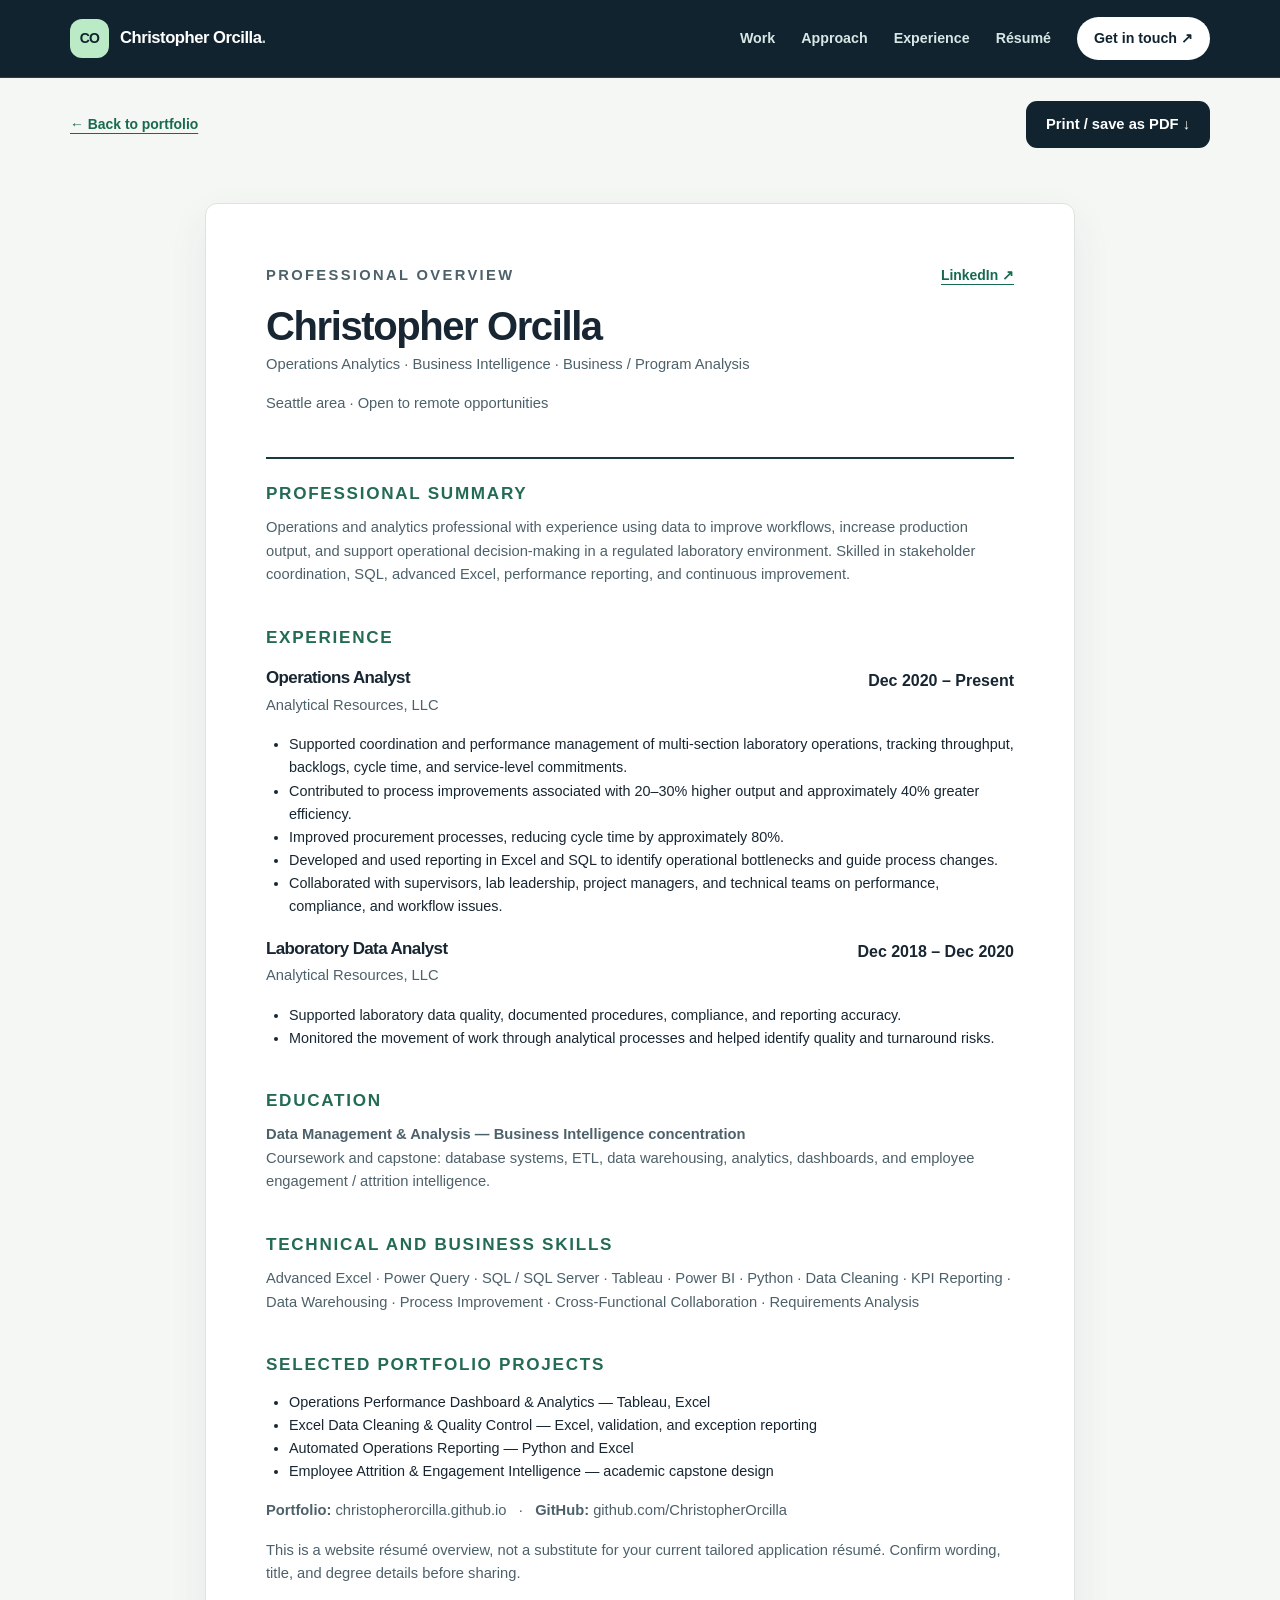
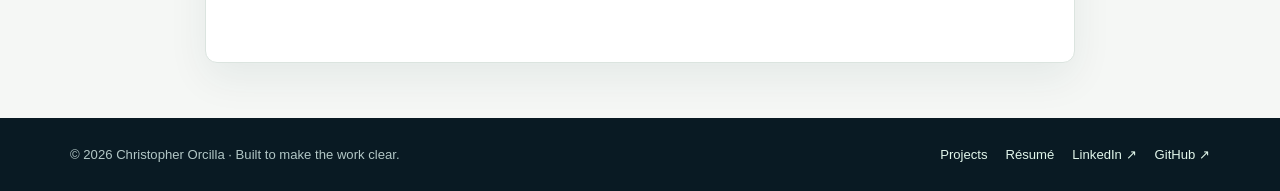
==== resume.html @ 59e678e9 "Add files via upload" ====
<!doctype html><html lang="en"><head><meta charset="utf-8"><meta name="viewport" content="width=device-width, initial-scale=1"><meta name="theme-color" content="#10232e"><meta name="description" content="Professional background and key skills of Christopher Orcilla: operations analytics, business intelligence, process improvement, and data reporting."><meta property="og:title" content="Résumé Overview | Christopher Orcilla"><meta property="og:description" content="Professional background and key skills of Christopher Orcilla: operations analytics, business intelligence, process improvement, and data reporting."><meta property="og:type" content="website"><meta property="og:image" content="https://christopherorcilla.github.io/assets/social-preview.png"><meta name="twitter:card" content="summary_large_image"><link rel="icon" href="assets/favicon.svg" type="image/svg+xml"><link rel="stylesheet" href="assets/style.css"><title>Résumé Overview | Christopher Orcilla</title></head><body><a class="skip-link" href="#main">Skip to content</a><header class="site-header"><div class="wrap header-inner"><a class="brand" href="index.html" aria-label="Christopher Orcilla homepage"><span class="brand-mark">CO</span><span class="brand-name">Christopher Orcilla<span style="color:#b2cfcc">.</span></span></a><nav class="desktop-nav" aria-label="Main navigation"><a href="index.html#work">Work</a><a href="index.html#approach">Approach</a><a href="index.html#experience">Experience</a><a href="resume.html">Résumé</a><a class="nav-contact" href="index.html#contact">Get in touch ↗</a></nav><button class="menu-toggle" type="button" data-menu-button aria-expanded="false" aria-controls="mobile-menu" aria-label="Open navigation">☰ Menu</button></div><nav id="mobile-menu" class="mobile-nav" aria-label="Mobile navigation" data-mobile-nav hidden><div class="wrap"><a href="index.html#work">Work</a><a href="index.html#approach">Approach</a><a href="index.html#experience">Experience</a><a href="resume.html">Résumé</a><a href="index.html#contact">Get in touch</a></div></nav></header><main id="main"><div class="wrap resume-toolbar"><a class="text-link" href="index.html">← Back to portfolio</a><button class="btn btn-dark" type="button" data-print>Print / save as PDF ↓</button></div><article class="resume-page"><div class="resume-header"><div><p class="eyebrow">Professional overview</p><h1>Christopher Orcilla</h1><p>Operations Analytics · Business Intelligence · Business / Program Analysis</p><p>Seattle area · Open to remote opportunities</p></div><a class="text-link" href="https://www.linkedin.com/in/christopher-orcilla-datascience" target="_blank" rel="noopener noreferrer">LinkedIn ↗</a></div><section class="resume-section"><h2>Professional summary</h2><p>Operations and analytics professional with experience using data to improve workflows, increase production output, and support operational decision-making in a regulated laboratory environment. Skilled in stakeholder coordination, SQL, advanced Excel, performance reporting, and continuous improvement.</p></section><section class="resume-section"><h2>Experience</h2><div class="resume-role"><h3>Operations Analyst</h3><strong>Dec 2020 – Present</strong></div><p>Analytical Resources, LLC</p><ul><li>Supported coordination and performance management of multi-section laboratory operations, tracking throughput, backlogs, cycle time, and service-level commitments.</li><li>Contributed to process improvements associated with 20–30% higher output and approximately 40% greater efficiency.</li><li>Improved procurement processes, reducing cycle time by approximately 80%.</li><li>Developed and used reporting in Excel and SQL to identify operational bottlenecks and guide process changes.</li><li>Collaborated with supervisors, lab leadership, project managers, and technical teams on performance, compliance, and workflow issues.</li></ul><div class="resume-role"><h3>Laboratory Data Analyst</h3><strong>Dec 2018 – Dec 2020</strong></div><p>Analytical Resources, LLC</p><ul><li>Supported laboratory data quality, documented procedures, compliance, and reporting accuracy.</li><li>Monitored the movement of work through analytical processes and helped identify quality and turnaround risks.</li></ul></section><section class="resume-section"><h2>Education</h2><p><strong>Data Management & Analysis — Business Intelligence concentration</strong><br>Coursework and capstone: database systems, ETL, data warehousing, analytics, dashboards, and employee engagement / attrition intelligence.</p></section><section class="resume-section"><h2>Technical and business skills</h2><p>Advanced Excel · Power Query · SQL / SQL Server · Tableau · Power BI · Python · Data Cleaning · KPI Reporting · Data Warehousing · Process Improvement · Cross-Functional Collaboration · Requirements Analysis</p></section><section class="resume-section"><h2>Selected portfolio projects</h2><ul><li>Operations Performance Dashboard & Analytics — Tableau, Excel</li><li>Excel Data Cleaning & Quality Control — Excel, validation, and exception reporting</li><li>Automated Operations Reporting — Python and Excel</li><li>Employee Attrition & Engagement Intelligence — academic capstone design</li></ul><p><strong>Portfolio:</strong> christopherorcilla.github.io &nbsp; · &nbsp; <strong>GitHub:</strong> github.com/ChristopherOrcilla</p></section><p class="muted-note">This is a website résumé overview, not a substitute for your current tailored application résumé. Confirm wording, title, and degree details before sharing.</p></article></main><footer class="footer"><div class="wrap footer-inner"><span>© <span data-year>2026</span> Christopher Orcilla · Built to make the work clear.</span><div class="footer-links"><a href="index.html#work">Projects</a><a href="resume.html">Résumé</a><a href="https://www.linkedin.com/in/christopher-orcilla-datascience" target="_blank" rel="noopener noreferrer">LinkedIn ↗</a><a href="https://github.com/ChristopherOrcilla" target="_blank" rel="noopener noreferrer">GitHub ↗</a></div></div></footer><script defer src="assets/site.js"></script></body></html>
---- assets/style.css ----
:root{--bg:#f5f7f5;--surface:#ffffff;--surface-2:#eaf1ec;--ink:#172632;--ink-muted:#4d616a;--line:#dbe4df;--deep:#10232e;--deep-2:#15303b;--mint:#bbebc6;--mint-2:#7ac99c;--amber:#eebd82;--radius:19px;--shadow:0 15px 40px rgba(21,51,56,.07)}
*{box-sizing:border-box}html{scroll-behavior:smooth}body{margin:0;background:var(--bg);color:var(--ink);font-family:Inter,ui-sans-serif,-apple-system,BlinkMacSystemFont,"Segoe UI",sans-serif;line-height:1.6;-webkit-font-smoothing:antialiased}a{color:inherit}a:focus-visible,button:focus-visible{outline:3px solid #40ab79;outline-offset:4px}button{font:inherit;cursor:pointer}svg{max-width:100%}img{max-width:100%}p{margin:0 0 16px}h1,h2,h3,h4{line-height:1.13;letter-spacing:-.035em;margin:0 0 16px}h1{font-size:clamp(2.9rem,6vw,5.5rem)}h2{font-size:clamp(2rem,3.5vw,3.2rem)}h3{font-size:1.32rem}h4{font-size:1rem}ul{padding-left:23px}.wrap{width:min(1140px,calc(100% - 48px));margin:auto}.skip-link{position:absolute;left:16px;top:-80px;background:#fff;color:#111;padding:10px 14px;z-index:99}.skip-link:focus{top:12px}.site-header{background:var(--deep);color:#fff;border-bottom:1px solid rgba(255,255,255,.12)}.header-inner{min-height:77px;display:flex;align-items:center;justify-content:space-between;gap:25px}.brand{display:inline-flex;gap:11px;align-items:center;text-decoration:none;font-weight:780;letter-spacing:-.03em}.brand-mark{height:39px;width:39px;display:grid;place-items:center;background:var(--mint);color:var(--deep);border-radius:12px;font-size:14px;letter-spacing:-.06em}.brand-name{font-size:1.04rem}.desktop-nav{display:flex;align-items:center;gap:26px}.desktop-nav a,.mobile-nav a{font-size:.89rem;font-weight:620;text-decoration:none;color:#d8e7e5;transition:color .15s}.desktop-nav a:hover,.mobile-nav a:hover{color:var(--mint)}.desktop-nav a.nav-contact{background:#fff;color:var(--deep);padding:10px 17px;border-radius:30px}.desktop-nav a.nav-contact:hover{background:var(--mint)}.menu-toggle{display:none;border:1px solid #46616d;border-radius:10px;color:#fff;background:transparent;padding:8px 12px}.mobile-nav{display:none}.eyebrow{font-size:.75rem;letter-spacing:.16em;text-transform:uppercase;font-weight:760;color:#35815a;margin:0 0 16px}.eyebrow.light{color:var(--mint)}.hero{background:var(--deep);color:#fff;position:relative;overflow:hidden}.hero:after{content:"";position:absolute;width:440px;height:440px;right:-180px;top:-230px;border:1px solid rgba(187,235,198,.15);border-radius:100%;pointer-events:none}.hero-grid{display:grid;grid-template-columns:1.07fr .93fr;align-items:center;gap:66px;min-height:590px;padding:78px 0 94px}.hero h1{max-width:690px}.hero h1 .accent{color:var(--mint)}.hero-lede{color:#d1dfe1;font-size:1.125rem;max-width:630px;line-height:1.8}.hero-actions{display:flex;flex-wrap:wrap;gap:12px;margin-top:28px}.btn{display:inline-flex;align-items:center;justify-content:center;gap:8px;text-decoration:none;font-size:.92rem;font-weight:750;border-radius:11px;padding:13px 19px;border:1px solid transparent;transition:transform .15s,background .15s,color .15s;line-height:1.3}.btn:hover{transform:translateY(-2px)}.btn-mint{background:var(--mint);color:var(--deep)}.btn-mint:hover{background:#d0f7d8}.btn-outline{color:#fff;border-color:#627782;background:transparent}.btn-outline:hover{background:#24404b}.btn-dark{color:#fff;background:var(--deep)}.btn-dark:hover{background:#23505b}.btn-plain{background:#fff;color:var(--deep);border-color:var(--line)}.btn-plain:hover{background:var(--surface-2)}.hero-meta{display:flex;gap:16px;flex-wrap:wrap;margin-top:26px;color:#aac6c8;font-size:.79rem}.hero-meta span:before{content:"•";padding-right:8px;color:var(--mint)}.insights-panel{background:linear-gradient(154deg,#1b3a45,#132b36);border:1px solid #46646a;box-shadow:0 24px 64px rgba(0,0,0,.19);border-radius:22px;padding:24px;transform:rotate(1.2deg)}.panel-head{display:flex;align-items:center;justify-content:space-between;font-size:.86rem;font-weight:730;margin-bottom:20px}.panel-badge{background:#294c51;border:1px solid #4b7474;color:#beebc8;font-size:.71rem;border-radius:30px;padding:5px 9px}.panel-chart{background:#122932;border:1px solid #38565f;border-radius:14px;padding:17px 15px 6px}.panel-caption{font-size:.77rem;color:#9ebebc}.panel-chart svg{display:block;width:100%;height:auto;margin-top:8px}.panel-stats{display:grid;grid-template-columns:repeat(3,1fr);gap:9px;margin-top:13px}.panel-stat{background:#25434d;border-radius:11px;padding:15px 11px}.panel-stat strong{display:block;font-size:1.5rem;letter-spacing:-.04em;color:#cbf3d4;white-space:nowrap}.panel-stat span{display:block;font-size:.67rem;color:#c2d7d8;line-height:1.5}.section{padding:92px 0}.section-sm{padding:60px 0}.section-head{max-width:730px;margin-bottom:32px}.section-lede{font-size:1.08rem;color:var(--ink-muted);max-width:800px}.impact-strip{margin-top:-42px;position:relative;z-index:2;background:var(--surface);border:1px solid var(--line);border-radius:18px;padding:27px 31px;display:grid;grid-template-columns:1.1fr repeat(3,1fr);gap:22px;box-shadow:var(--shadow)}.impact-strip .impact-intro{display:flex;align-items:center;font-weight:760;line-height:1.35}.impact-unit strong{display:block;font-size:1.75rem;color:var(--deep);letter-spacing:-.055em}.impact-unit span{display:block;color:var(--ink-muted);font-size:.82rem;line-height:1.55}.muted-note{font-size:.8rem;color:var(--ink-muted);margin-top:12px}.filters{display:flex;flex-wrap:wrap;gap:9px;margin-bottom:25px}.filter{border:1px solid var(--line);border-radius:30px;background:#fff;color:var(--ink-muted);padding:9px 16px;font-size:.81rem;font-weight:700}.filter[aria-pressed="true"],.filter:hover{background:var(--deep);border-color:var(--deep);color:#fff}.project-grid{display:grid;grid-template-columns:repeat(2,minmax(0,1fr));gap:23px}.project-card{border:1px solid var(--line);background:#fff;border-radius:18px;overflow:hidden;box-shadow:0 8px 24px rgba(20,50,47,.025);display:flex;flex-direction:column}.project-art{height:225px;display:grid;place-items:center;overflow:hidden;position:relative}.project-art svg{width:88%;height:83%;filter:drop-shadow(0 12px 8px rgba(8,46,49,.1))}.art-tableau{background:linear-gradient(130deg,#e7f4e9,#cee9df)}.art-excel{background:linear-gradient(130deg,#e6eff9,#ccdbe7)}.art-automation{background:linear-gradient(130deg,#f8efe5,#f3dfc8)}.art-capstone{background:linear-gradient(130deg,#eeeaf9,#dedcf3)}.art-note{position:absolute;bottom:12px;right:15px;font-size:.65rem;color:#39565e;background:rgba(255,255,255,.8);padding:4px 8px;border-radius:6px}.project-body{padding:28px;display:flex;flex-direction:column;flex:1}.pill-row{display:flex;gap:7px;flex-wrap:wrap;margin:0 0 16px}.pill{display:inline-flex;align-items:center;background:#edf3f0;color:#365b56;font-size:.68rem;font-weight:740;padding:5px 9px;border-radius:30px;white-space:nowrap}.project-card p{font-size:.91rem;color:var(--ink-muted)}.project-card h3{margin-bottom:12px}.project-meta{font-size:.8rem;font-weight:680;color:#3d7a58;margin-bottom:17px}.card-actions{display:flex;flex-wrap:wrap;gap:16px;margin-top:auto;padding-top:7px}.text-link{font-size:.87rem;font-weight:800;color:#176a50;text-decoration:underline;text-underline-offset:4px}.text-link:hover{color:#104d3c}.mini-grid{display:grid;grid-template-columns:repeat(3,minmax(0,1fr));gap:20px}.method-card{border:1px solid var(--line);background:var(--surface);padding:25px;border-radius:17px}.method-num{display:grid;place-items:center;width:34px;height:34px;background:var(--surface-2);color:#27694e;font-weight:800;border-radius:10px;margin-bottom:19px}.method-card p{color:var(--ink-muted);font-size:.9rem}.experience{background:var(--surface-2)}.experience-grid{display:grid;grid-template-columns: .85fr 1.15fr;gap:48px;align-items:start}.experience-content{background:#fff;border:1px solid var(--line);padding:30px;border-radius:18px}.exp-item{border-left:3px solid #b0dac3;padding-left:22px;margin-bottom:27px}.exp-item:last-child{margin-bottom:0}.exp-item span{font-size:.78rem;text-transform:uppercase;letter-spacing:.08em;color:#638073;font-weight:800}.exp-item p{font-size:.92rem;color:var(--ink-muted)}.skill-block{display:flex;flex-wrap:wrap;gap:9px;margin-top:17px}.skill{border:1px solid #cdded1;background:#fff;color:#315a55;font-size:.81rem;padding:7px 11px;border-radius:8px}.contact{background:var(--deep);color:#fff}.contact-grid{display:grid;grid-template-columns:1fr auto;gap:24px;align-items:center}.contact p{color:#c3d8d6;max-width:680px}.contact .eyebrow{color:var(--mint)}.contact-actions{display:flex;gap:10px;flex-wrap:wrap}.footer{background:#091a23;color:#b2c7c6;padding:26px 0}.footer-inner{display:flex;gap:20px;align-items:center;justify-content:space-between;flex-wrap:wrap;font-size:.82rem}.footer a{color:#e1f6eb;text-decoration:none}.footer a:hover{text-decoration:underline}.footer-links{display:flex;gap:18px;flex-wrap:wrap}.detail-top{background:var(--deep);color:#fff;padding:65px 0 76px}.back-link{color:#c7ebd5;text-decoration:none;font-weight:680;font-size:.87rem}.detail-top .eyebrow{margin-top:29px}.detail-top h1{font-size:clamp(2.5rem,5.6vw,4.4rem);max-width:890px}.detail-top p{color:#d1e0e1;max-width:830px;font-size:1.08rem}.detail-tags{display:flex;gap:9px;flex-wrap:wrap;margin-top:20px}.detail-tags .pill{background:#294852;color:#dcf3e4}.detail-layout{display:grid;grid-template-columns:minmax(0,1fr) 300px;gap:60px;align-items:start}.detail-main h2{font-size:1.65rem;margin:44px 0 15px}.detail-main h2:first-child{margin-top:0}.detail-main p,.detail-main li{color:var(--ink-muted)}.detail-main ul li{margin-bottom:9px}.detail-aside{background:#fff;border:1px solid var(--line);border-radius:16px;padding:24px;position:sticky;top:24px}.detail-aside h3{font-size:1.09rem}.fact{border-top:1px solid var(--line);padding-top:13px;margin-top:13px}.fact b{display:block;font-size:.72rem;color:#557469;text-transform:uppercase;letter-spacing:.08em}.fact span{font-size:.9rem;color:#20383f}.detail-illustration{background:#edf3ef;border:1px solid var(--line);border-radius:16px;padding:20px;display:grid;place-items:center;margin:25px 0 7px}.detail-illustration svg{height:230px;width:100%}.detail-illustration figcaption{font-size:.77rem;color:var(--ink-muted);margin-top:8px}.callout{border-left:4px solid #77b38d;background:#e9f4ec;padding:20px 24px;border-radius:0 11px 11px 0;margin:28px 0}.callout p{margin-bottom:0}.other-projects{display:flex;align-items:center;justify-content:space-between;gap:15px;flex-wrap:wrap;border-top:1px solid var(--line);padding-top:28px;margin-top:52px}.resume-page{max-width:870px;background:#fff;padding:60px;box-shadow:var(--shadow);border:1px solid var(--line);margin:55px auto;border-radius:12px}.resume-header{display:flex;justify-content:space-between;gap:20px;align-items:start;border-bottom:2px solid #1a393c;padding-bottom:25px}.resume-header h1{font-size:2.5rem;margin-bottom:4px}.resume-section{padding-top:25px}.resume-section h2{font-size:1.07rem;text-transform:uppercase;letter-spacing:.1em;color:#246b55;margin-bottom:13px}.resume-role{display:flex;justify-content:space-between;gap:16px;flex-wrap:wrap;margin-top:21px}.resume-role h3{font-size:1.06rem;margin-bottom:4px}.resume-page li{font-size:.9rem}.resume-page p{font-size:.92rem;color:var(--ink-muted)}.resume-toolbar{display:flex;align-items:center;justify-content:space-between;gap:16px;padding-top:23px;flex-wrap:wrap}.not-found{text-align:center;padding:130px 0}.not-found h1{font-size:5rem;color:#40795c}.hidden,[hidden]{display:none!important}
@media(max-width:900px){.hero-grid{gap:30px;grid-template-columns:1fr;min-height:unset;padding:70px 0 100px}.hero .insights-panel{max-width:560px;width:100%;transform:none}.impact-strip{grid-template-columns:repeat(3,1fr)}.impact-intro{grid-column:1/-1}.experience-grid{grid-template-columns:1fr}.detail-layout{grid-template-columns:1fr}.detail-aside{position:static}.contact-grid{grid-template-columns:1fr}.mini-grid{grid-template-columns:1fr}}
@media(max-width:620px){.wrap{width:min(100% - 32px,1140px)}.header-inner{min-height:68px}.desktop-nav{display:none}.menu-toggle{display:inline-flex;align-items:center;gap:7px}.mobile-nav{display:block;border-top:1px solid #35525d}.mobile-nav[hidden]{display:none}.mobile-nav a{display:block;padding:12px 0}.hero-grid{padding:56px 0 76px}.hero h1{font-size:clamp(2.75rem,12vw,4.2rem)}.hero-lede{font-size:1rem}.hero-meta{gap:7px 15px}.panel-stats{gap:6px}.panel-stat{padding:12px 8px}.panel-stat strong{font-size:1.15rem}.panel-stat span{font-size:.6rem}.impact-strip{grid-template-columns:1fr;gap:13px;margin-top:-28px;padding:21px}.impact-intro{grid-column:auto}.impact-unit{border-top:1px solid var(--line);padding-top:9px}.impact-unit strong{font-size:1.48rem}.section{padding:65px 0}.section-sm{padding:45px 0}.project-grid{grid-template-columns:1fr}.project-art{height:200px}.project-body{padding:23px}.experience-content{padding:22px}.contact-actions{flex-direction:column;align-items:flex-start}.detail-top{padding:42px 0 58px}.detail-top h1{font-size:2.65rem}.detail-illustration svg{height:180px}.resume-page{padding:24px;margin:20px auto}.resume-header{display:block}.resume-header .btn{margin-top:10px}.footer-inner{flex-direction:column;align-items:start}}
@media(prefers-reduced-motion:reduce){html{scroll-behavior:auto}*,*:before,*:after{transition:none!important;animation:none!important}}
@media print{.site-header,.footer,.resume-toolbar,.btn,.site-header,.contact{display:none!important}body{background:#fff;color:#111}.resume-page{max-width:100%;margin:0;padding:0;border:0;box-shadow:none}.resume-section{break-inside:avoid}.resume-header{border-color:#222}.resume-page p{color:#333}.wrap{width:100%}}
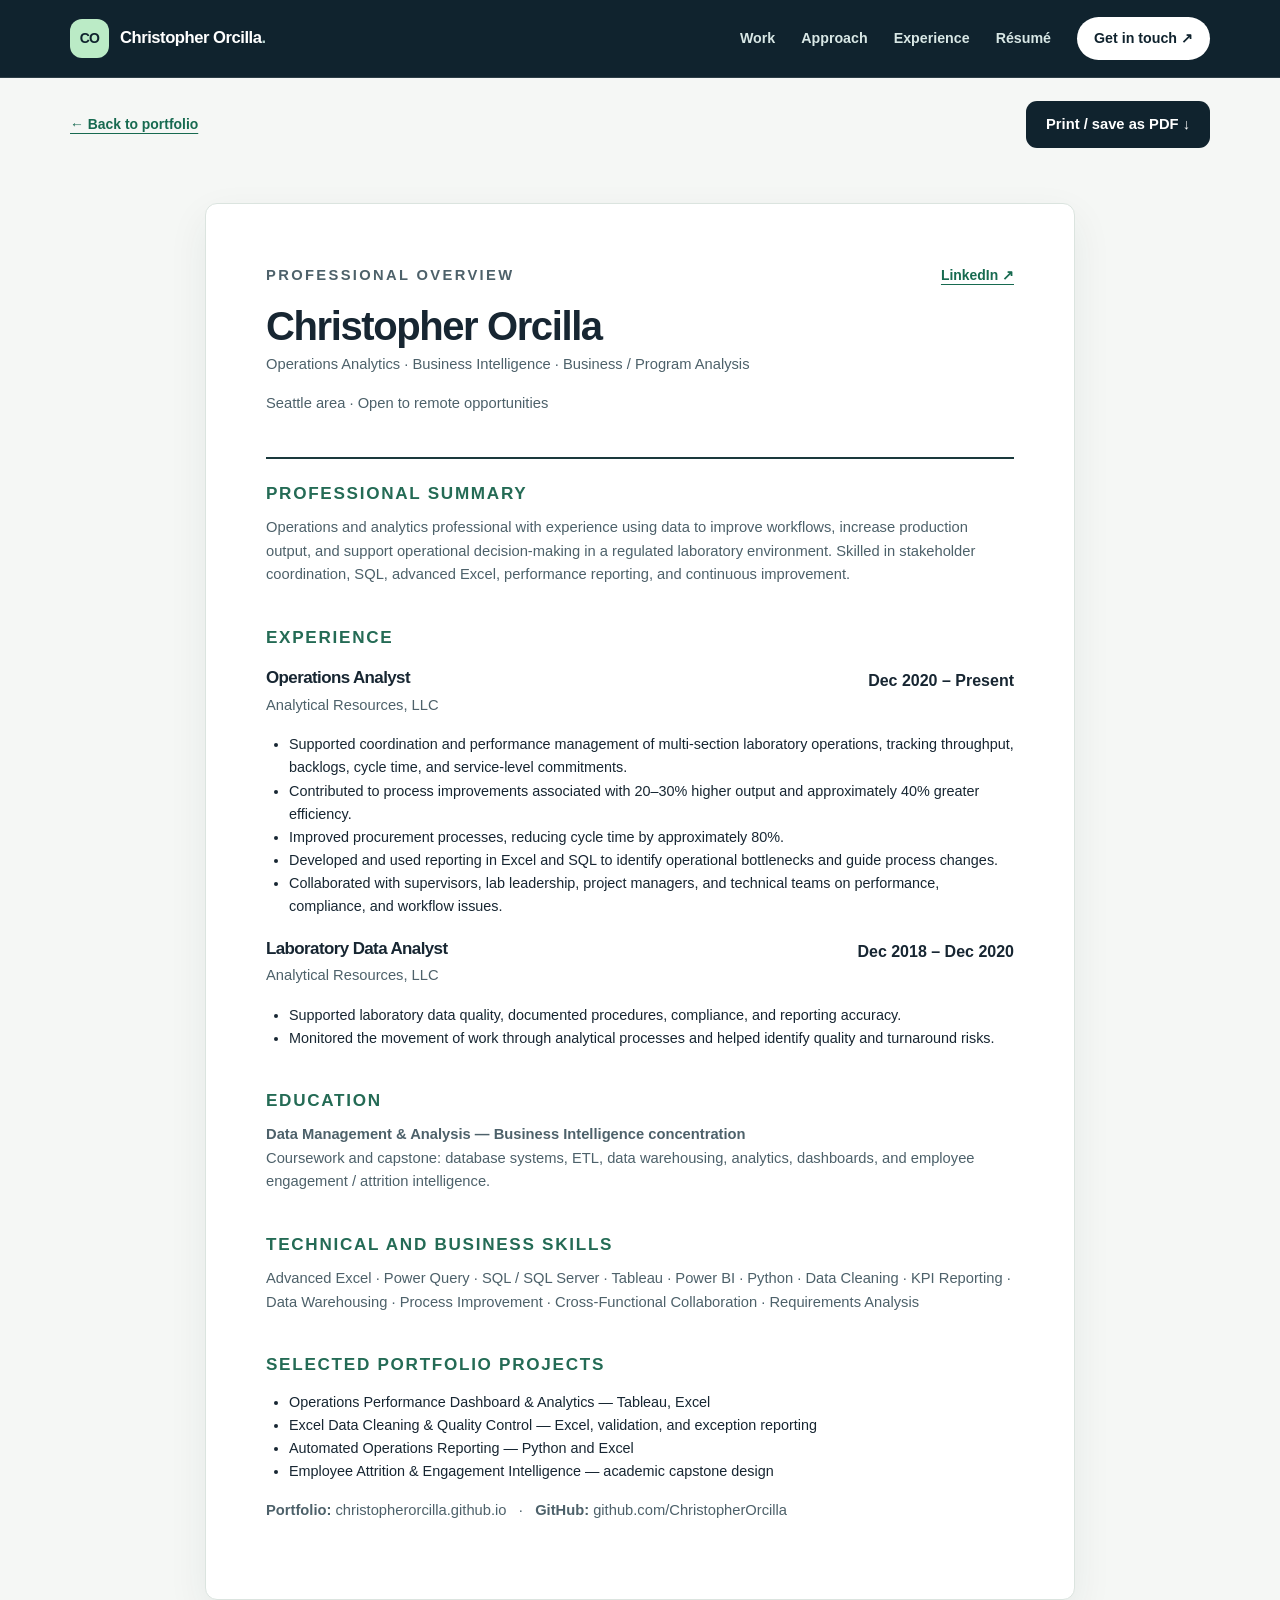
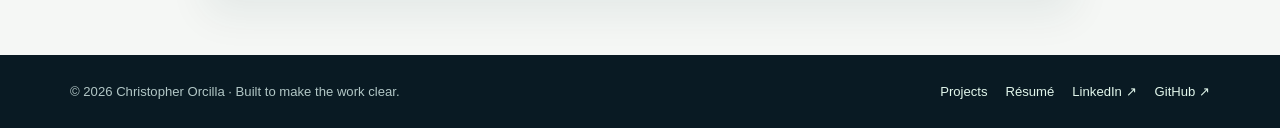
==== commit 8b15bd38: "Update resume.html" ====
--- a/resume.html
+++ b/resume.html
@@ -1 +1 @@
-<!doctype html><html lang="en"><head><meta charset="utf-8"><meta name="viewport" content="width=device-width, initial-scale=1"><meta name="theme-color" content="#10232e"><meta name="description" content="Professional background and key skills of Christopher Orcilla: operations analytics, business intelligence, process improvement, and data reporting."><meta property="og:title" content="Résumé Overview | Christopher Orcilla"><meta property="og:description" content="Professional background and key skills of Christopher Orcilla: operations analytics, business intelligence, process improvement, and data reporting."><meta property="og:type" content="website"><meta property="og:image" content="https://christopherorcilla.github.io/assets/social-preview.png"><meta name="twitter:card" content="summary_large_image"><link rel="icon" href="assets/favicon.svg" type="image/svg+xml"><link rel="stylesheet" href="assets/style.css"><title>Résumé Overview | Christopher Orcilla</title></head><body><a class="skip-link" href="#main">Skip to content</a><header class="site-header"><div class="wrap header-inner"><a class="brand" href="index.html" aria-label="Christopher Orcilla homepage"><span class="brand-mark">CO</span><span class="brand-name">Christopher Orcilla<span style="color:#b2cfcc">.</span></span></a><nav class="desktop-nav" aria-label="Main navigation"><a href="index.html#work">Work</a><a href="index.html#approach">Approach</a><a href="index.html#experience">Experience</a><a href="resume.html">Résumé</a><a class="nav-contact" href="index.html#contact">Get in touch ↗</a></nav><button class="menu-toggle" type="button" data-menu-button aria-expanded="false" aria-controls="mobile-menu" aria-label="Open navigation">☰ Menu</button></div><nav id="mobile-menu" class="mobile-nav" aria-label="Mobile navigation" data-mobile-nav hidden><div class="wrap"><a href="index.html#work">Work</a><a href="index.html#approach">Approach</a><a href="index.html#experience">Experience</a><a href="resume.html">Résumé</a><a href="index.html#contact">Get in touch</a></div></nav></header><main id="main"><div class="wrap resume-toolbar"><a class="text-link" href="index.html">← Back to portfolio</a><button class="btn btn-dark" type="button" data-print>Print / save as PDF ↓</button></div><article class="resume-page"><div class="resume-header"><div><p class="eyebrow">Professional overview</p><h1>Christopher Orcilla</h1><p>Operations Analytics · Business Intelligence · Business / Program Analysis</p><p>Seattle area · Open to remote opportunities</p></div><a class="text-link" href="https://www.linkedin.com/in/christopher-orcilla-datascience" target="_blank" rel="noopener noreferrer">LinkedIn ↗</a></div><section class="resume-section"><h2>Professional summary</h2><p>Operations and analytics professional with experience using data to improve workflows, increase production output, and support operational decision-making in a regulated laboratory environment. Skilled in stakeholder coordination, SQL, advanced Excel, performance reporting, and continuous improvement.</p></section><section class="resume-section"><h2>Experience</h2><div class="resume-role"><h3>Operations Analyst</h3><strong>Dec 2020 – Present</strong></div><p>Analytical Resources, LLC</p><ul><li>Supported coordination and performance management of multi-section laboratory operations, tracking throughput, backlogs, cycle time, and service-level commitments.</li><li>Contributed to process improvements associated with 20–30% higher output and approximately 40% greater efficiency.</li><li>Improved procurement processes, reducing cycle time by approximately 80%.</li><li>Developed and used reporting in Excel and SQL to identify operational bottlenecks and guide process changes.</li><li>Collaborated with supervisors, lab leadership, project managers, and technical teams on performance, compliance, and workflow issues.</li></ul><div class="resume-role"><h3>Laboratory Data Analyst</h3><strong>Dec 2018 – Dec 2020</strong></div><p>Analytical Resources, LLC</p><ul><li>Supported laboratory data quality, documented procedures, compliance, and reporting accuracy.</li><li>Monitored the movement of work through analytical processes and helped identify quality and turnaround risks.</li></ul></section><section class="resume-section"><h2>Education</h2><p><strong>Data Management & Analysis — Business Intelligence concentration</strong><br>Coursework and capstone: database systems, ETL, data warehousing, analytics, dashboards, and employee engagement / attrition intelligence.</p></section><section class="resume-section"><h2>Technical and business skills</h2><p>Advanced Excel · Power Query · SQL / SQL Server · Tableau · Power BI · Python · Data Cleaning · KPI Reporting · Data Warehousing · Process Improvement · Cross-Functional Collaboration · Requirements Analysis</p></section><section class="resume-section"><h2>Selected portfolio projects</h2><ul><li>Operations Performance Dashboard & Analytics — Tableau, Excel</li><li>Excel Data Cleaning & Quality Control — Excel, validation, and exception reporting</li><li>Automated Operations Reporting — Python and Excel</li><li>Employee Attrition & Engagement Intelligence — academic capstone design</li></ul><p><strong>Portfolio:</strong> christopherorcilla.github.io &nbsp; · &nbsp; <strong>GitHub:</strong> github.com/ChristopherOrcilla</p></section><p class="muted-note">This is a website résumé overview, not a substitute for your current tailored application résumé. Confirm wording, title, and degree details before sharing.</p></article></main><footer class="footer"><div class="wrap footer-inner"><span>© <span data-year>2026</span> Christopher Orcilla · Built to make the work clear.</span><div class="footer-links"><a href="index.html#work">Projects</a><a href="resume.html">Résumé</a><a href="https://www.linkedin.com/in/christopher-orcilla-datascience" target="_blank" rel="noopener noreferrer">LinkedIn ↗</a><a href="https://github.com/ChristopherOrcilla" target="_blank" rel="noopener noreferrer">GitHub ↗</a></div></div></footer><script defer src="assets/site.js"></script></body></html>
+<!doctype html><html lang="en"><head><meta charset="utf-8"><meta name="viewport" content="width=device-width, initial-scale=1"><meta name="theme-color" content="#10232e"><meta name="description" content="Professional background and key skills of Christopher Orcilla: operations analytics, business intelligence, process improvement, and data reporting."><meta property="og:title" content="Résumé Overview | Christopher Orcilla"><meta property="og:description" content="Professional background and key skills of Christopher Orcilla: operations analytics, business intelligence, process improvement, and data reporting."><meta property="og:type" content="website"><meta property="og:image" content="https://christopherorcilla.github.io/assets/social-preview.png"><meta name="twitter:card" content="summary_large_image"><link rel="icon" href="assets/favicon.svg" type="image/svg+xml"><link rel="stylesheet" href="assets/style.css"><title>Résumé Overview | Christopher Orcilla</title></head><body><a class="skip-link" href="#main">Skip to content</a><header class="site-header"><div class="wrap header-inner"><a class="brand" href="index.html" aria-label="Christopher Orcilla homepage"><span class="brand-mark">CO</span><span class="brand-name">Christopher Orcilla<span style="color:#b2cfcc">.</span></span></a><nav class="desktop-nav" aria-label="Main navigation"><a href="index.html#work">Work</a><a href="index.html#approach">Approach</a><a href="index.html#experience">Experience</a><a href="resume.html">Résumé</a><a class="nav-contact" href="index.html#contact">Get in touch ↗</a></nav><button class="menu-toggle" type="button" data-menu-button aria-expanded="false" aria-controls="mobile-menu" aria-label="Open navigation">☰ Menu</button></div><nav id="mobile-menu" class="mobile-nav" aria-label="Mobile navigation" data-mobile-nav hidden><div class="wrap"><a href="index.html#work">Work</a><a href="index.html#approach">Approach</a><a href="index.html#experience">Experience</a><a href="resume.html">Résumé</a><a href="index.html#contact">Get in touch</a></div></nav></header><main id="main"><div class="wrap resume-toolbar"><a class="text-link" href="index.html">← Back to portfolio</a><button class="btn btn-dark" type="button" data-print>Print / save as PDF ↓</button></div><article class="resume-page"><div class="resume-header"><div><p class="eyebrow">Professional overview</p><h1>Christopher Orcilla</h1><p>Operations Analytics · Business Intelligence · Business / Program Analysis</p><p>Seattle area · Open to remote opportunities</p></div><a class="text-link" href="https://www.linkedin.com/in/christopher-orcilla-datascience" target="_blank" rel="noopener noreferrer">LinkedIn ↗</a></div><section class="resume-section"><h2>Professional summary</h2><p>Operations and analytics professional with experience using data to improve workflows, increase production output, and support operational decision-making in a regulated laboratory environment. Skilled in stakeholder coordination, SQL, advanced Excel, performance reporting, and continuous improvement.</p></section><section class="resume-section"><h2>Experience</h2><div class="resume-role"><h3>Operations Analyst</h3><strong>Dec 2020 – Present</strong></div><p>Analytical Resources, LLC</p><ul><li>Supported coordination and performance management of multi-section laboratory operations, tracking throughput, backlogs, cycle time, and service-level commitments.</li><li>Contributed to process improvements associated with 20–30% higher output and approximately 40% greater efficiency.</li><li>Improved procurement processes, reducing cycle time by approximately 80%.</li><li>Developed and used reporting in Excel and SQL to identify operational bottlenecks and guide process changes.</li><li>Collaborated with supervisors, lab leadership, project managers, and technical teams on performance, compliance, and workflow issues.</li></ul><div class="resume-role"><h3>Laboratory Data Analyst</h3><strong>Dec 2018 – Dec 2020</strong></div><p>Analytical Resources, LLC</p><ul><li>Supported laboratory data quality, documented procedures, compliance, and reporting accuracy.</li><li>Monitored the movement of work through analytical processes and helped identify quality and turnaround risks.</li></ul></section><section class="resume-section"><h2>Education</h2><p><strong>Data Management & Analysis — Business Intelligence concentration</strong><br>Coursework and capstone: database systems, ETL, data warehousing, analytics, dashboards, and employee engagement / attrition intelligence.</p></section><section class="resume-section"><h2>Technical and business skills</h2><p>Advanced Excel · Power Query · SQL / SQL Server · Tableau · Power BI · Python · Data Cleaning · KPI Reporting · Data Warehousing · Process Improvement · Cross-Functional Collaboration · Requirements Analysis</p></section><section class="resume-section"><h2>Selected portfolio projects</h2><ul><li>Operations Performance Dashboard & Analytics — Tableau, Excel</li><li>Excel Data Cleaning & Quality Control — Excel, validation, and exception reporting</li><li>Automated Operations Reporting — Python and Excel</li><li>Employee Attrition & Engagement Intelligence — academic capstone design</li></ul><p><strong>Portfolio:</strong> christopherorcilla.github.io &nbsp; · &nbsp; <strong>GitHub:</strong> github.com/ChristopherOrcilla</p></section><p class="muted-note"></p></article></main><footer class="footer"><div class="wrap footer-inner"><span>© <span data-year>2026</span> Christopher Orcilla · Built to make the work clear.</span><div class="footer-links"><a href="index.html#work">Projects</a><a href="resume.html">Résumé</a><a href="https://www.linkedin.com/in/christopher-orcilla-datascience" target="_blank" rel="noopener noreferrer">LinkedIn ↗</a><a href="https://github.com/ChristopherOrcilla" target="_blank" rel="noopener noreferrer">GitHub ↗</a></div></div></footer><script defer src="assets/site.js"></script></body></html>
